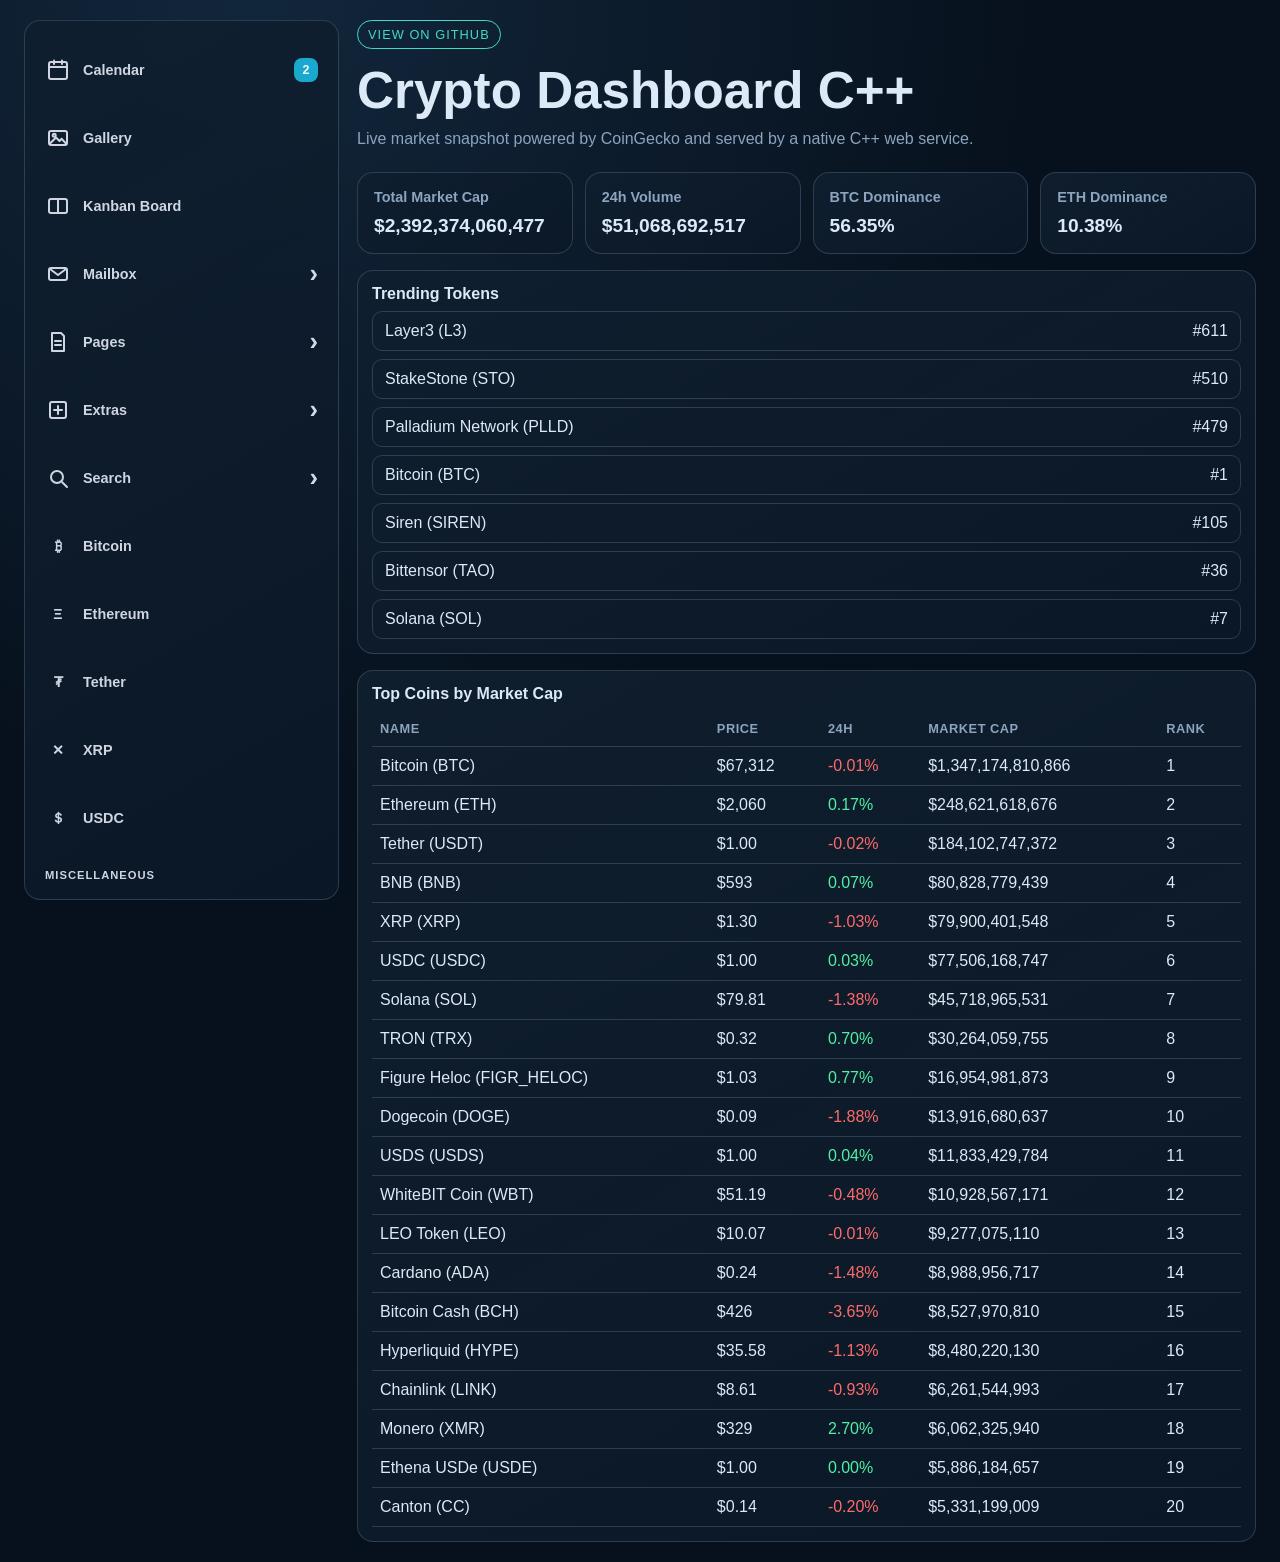
==== index.html @ 1f9bbaf8 "Make Vercel deployment serve dashboard and API refresh" ====
<!DOCTYPE html>
<html lang="en">
  <head>
    <meta charset="UTF-8" />
    <meta name="viewport" content="width=device-width, initial-scale=1.0" />
    <title>Crypto Dashboard C++</title>
    <link rel="stylesheet" href="/styles.css" />
  </head>
  <body>
    <main class="container">
      <div class="dashboard-layout">
        <aside class="menu-sidebar panel">
          <nav class="menu-list" aria-label="Sidebar menu">
            <a href="#" class="menu-item">
              <span class="menu-icon" aria-hidden="true">
                <svg class="menu-svg" viewBox="0 0 24 24" fill="none" stroke="currentColor" stroke-width="2" stroke-linecap="round" stroke-linejoin="round">
                  <rect x="3" y="4" width="18" height="17" rx="2"></rect>
                  <line x1="8" y1="2.5" x2="8" y2="6"></line>
                  <line x1="16" y1="2.5" x2="16" y2="6"></line>
                  <line x1="3" y1="9" x2="21" y2="9"></line>
                </svg>
              </span>
              <span class="menu-label">Calendar</span>
              <span class="menu-badge">2</span>
            </a>
            <a href="#" class="menu-item">
              <span class="menu-icon" aria-hidden="true">
                <svg class="menu-svg" viewBox="0 0 24 24" fill="none" stroke="currentColor" stroke-width="2" stroke-linecap="round" stroke-linejoin="round">
                  <rect x="3" y="5" width="18" height="14" rx="2"></rect>
                  <circle cx="8.2" cy="9.2" r="1.5"></circle>
                  <path d="M4.5 17l5.5-5.5 3.5 3.5 2.2-2.2 3.8 4.2"></path>
                </svg>
              </span>
              <span class="menu-label">Gallery</span>
            </a>
            <a href="#" class="menu-item">
              <span class="menu-icon" aria-hidden="true">
                <svg class="menu-svg" viewBox="0 0 24 24" fill="none" stroke="currentColor" stroke-width="2" stroke-linecap="round" stroke-linejoin="round">
                  <rect x="3" y="5" width="18" height="14" rx="2"></rect>
                  <line x1="12" y1="5" x2="12" y2="19"></line>
                </svg>
              </span>
              <span class="menu-label">Kanban Board</span>
            </a>
            <a href="#" class="menu-item">
              <span class="menu-icon" aria-hidden="true">
                <svg class="menu-svg" viewBox="0 0 24 24" fill="none" stroke="currentColor" stroke-width="2" stroke-linecap="round" stroke-linejoin="round">
                  <rect x="3" y="6" width="18" height="12" rx="2"></rect>
                  <path d="M4 7l8 6 8-6"></path>
                </svg>
              </span>
              <span class="menu-label">Mailbox</span>
              <span class="menu-chevron">›</span>
            </a>
            <a href="#" class="menu-item">
              <span class="menu-icon" aria-hidden="true">
                <svg class="menu-svg" viewBox="0 0 24 24" fill="none" stroke="currentColor" stroke-width="2" stroke-linecap="round" stroke-linejoin="round">
                  <path d="M6 3h9l3 3v15H6z"></path>
                  <line x1="9" y1="11" x2="15" y2="11"></line>
                  <line x1="9" y1="15" x2="15" y2="15"></line>
                </svg>
              </span>
              <span class="menu-label">Pages</span>
              <span class="menu-chevron">›</span>
            </a>
            <a href="#" class="menu-item">
              <span class="menu-icon" aria-hidden="true">
                <svg class="menu-svg" viewBox="0 0 24 24" fill="none" stroke="currentColor" stroke-width="2" stroke-linecap="round" stroke-linejoin="round">
                  <rect x="4" y="4" width="16" height="16" rx="2"></rect>
                  <line x1="12" y1="8" x2="12" y2="16"></line>
                  <line x1="8" y1="12" x2="16" y2="12"></line>
                </svg>
              </span>
              <span class="menu-label">Extras</span>
              <span class="menu-chevron">›</span>
            </a>
            <a href="#" class="menu-item">
              <span class="menu-icon" aria-hidden="true">
                <svg class="menu-svg" viewBox="0 0 24 24" fill="none" stroke="currentColor" stroke-width="2" stroke-linecap="round" stroke-linejoin="round">
                  <circle cx="11" cy="11" r="6"></circle>
                  <line x1="16.2" y1="16.2" x2="21" y2="21"></line>
                </svg>
              </span>
              <span class="menu-label">Search</span>
              <span class="menu-chevron">›</span>
            </a>

            <a href="#" class="menu-item">
              <span class="menu-icon" aria-hidden="true">₿</span>
              <span class="menu-label">Bitcoin</span>
            </a>
            <a href="#" class="menu-item">
              <span class="menu-icon" aria-hidden="true">Ξ</span>
              <span class="menu-label">Ethereum</span>
            </a>
            <a href="#" class="menu-item">
              <span class="menu-icon" aria-hidden="true">₮</span>
              <span class="menu-label">Tether</span>
            </a>
            <a href="#" class="menu-item">
              <span class="menu-icon" aria-hidden="true">✕</span>
              <span class="menu-label">XRP</span>
            </a>
            <a href="#" class="menu-item">
              <span class="menu-icon" aria-hidden="true">＄</span>
              <span class="menu-label">USDC</span>
            </a>
          </nav>
          <p class="menu-section-label">Miscellaneous</p>
        </aside>

        <section class="content-column">
          <header class="hero">
            <a class="badge" href="https://github.com/WilliamStaudenmeier/crypto-dashboard-cpp" target="_blank" rel="noreferrer">View on GitHub</a>
            <h1>Crypto Dashboard C++</h1>
            <p class="subtitle">Live market snapshot powered by CoinGecko and served by a native C++ web service.</p>
          </header>

          <section class="stats-grid">
            <article class="card">
              <h2>Total Market Cap</h2>
              <p id="market-cap">Loading...</p>
            </article>
            <article class="card">
              <h2>24h Volume</h2>
              <p id="volume">Loading...</p>
            </article>
            <article class="card">
              <h2>BTC Dominance</h2>
              <p id="btc-dom">Loading...</p>
            </article>
            <article class="card">
              <h2>ETH Dominance</h2>
              <p id="eth-dom">Loading...</p>
            </article>
          </section>

          <section class="panel">
            <div class="panel-head">
              <h2>Trending Tokens</h2>
            </div>
            <ul id="trending-list"></ul>
          </section>

          <section class="panel">
            <div class="panel-head">
              <h2>Top Coins by Market Cap</h2>
            </div>
            <div class="table-wrap">
              <table>
                <thead>
                  <tr>
                    <th>Name</th>
                    <th>Price</th>
                    <th>24h</th>
                    <th>Market Cap</th>
                    <th>Rank</th>
                  </tr>
                </thead>
                <tbody id="coins-body"></tbody>
              </table>
            </div>
          </section>
        </section>
      </div>
    </main>

    <script>
      // Set this in Vercel to your Render backend URL, e.g. https://crypto-dashboard-cpp.onrender.com
      window.__API_BASE_URL__ = window.__API_BASE_URL__ || "";
    </script>
    <script src="/app.js"></script>
  </body>
</html>
---- styles.css ----
:root {
  --bg: #07111d;
  --bg-card: #101f2f;
  --text: #dce9f6;
  --muted: #8ba4bf;
  --accent: #41d9c8;
  --danger: #ff6b6b;
  --ok: #50f0a4;
  --border: rgba(138, 164, 191, 0.25);
}

* {
  box-sizing: border-box;
}

body {
  margin: 0;
  font-family: "IBM Plex Sans", "Segoe UI", sans-serif;
  color: var(--text);
  background: radial-gradient(circle at 20% 0%, #12263b 0%, var(--bg) 42%);
}

.container {
  width: 100%;
  max-width: none;
  margin: 0;
  padding: 20px 24px;
}

.dashboard-layout {
  display: grid;
  grid-template-columns: 315px minmax(0, 1fr);
  gap: 18px;
  align-items: start;
}

.content-column {
  min-width: 0;
}

.hero h1 {
  margin: 0;
  font-size: clamp(2rem, 4vw, 3.2rem);
}

.badge {
  display: inline-block;
  font-size: 0.8rem;
  letter-spacing: 0.08em;
  text-transform: uppercase;
  color: var(--accent);
  border: 1px solid var(--accent);
  border-radius: 999px;
  padding: 6px 10px;
  margin-bottom: 12px;
  text-decoration: none;
}

.badge:focus,
.badge:focus-visible {
  outline: none;
  box-shadow: none;
}

.subtitle {
  margin-top: 10px;
  color: var(--muted);
  max-width: 760px;
}

.stats-grid {
  margin-top: 24px;
  display: grid;
  grid-template-columns: repeat(auto-fit, minmax(190px, 1fr));
  gap: 12px;
}

.card,
.panel {
  background: linear-gradient(150deg, rgba(16, 31, 47, 0.95), rgba(11, 24, 39, 0.92));
  border: 1px solid var(--border);
  border-radius: 16px;
}

.card {
  padding: 16px;
  transition: border-color 180ms ease, box-shadow 180ms ease, background-color 180ms ease;
}

.card h2 {
  font-size: 0.9rem;
  color: var(--muted);
  margin: 0 0 10px;
  transition: color 180ms ease;
}

.card p {
  margin: 0;
  font-size: 1.2rem;
  font-weight: 600;
  transition: color 180ms ease;
}

.stats-grid .card:hover {
  border-color: rgba(126, 247, 235, 0.9);
  background: linear-gradient(150deg, rgba(16, 40, 52, 0.95), rgba(10, 30, 44, 0.92));
  box-shadow: 0 0 0 2px rgba(65, 217, 200, 0.18);
}

.stats-grid .card:hover h2,
.stats-grid .card:hover p {
  color: #7ef7eb;
}

.panel {
  margin-top: 16px;
  padding: 14px;
}

.menu-sidebar {
  margin-top: 0;
  position: sticky;
  top: 16px;
  padding: 18px 10px;
  background: linear-gradient(150deg, rgba(16, 31, 47, 0.95), rgba(11, 24, 39, 0.92));
  border-color: var(--border);
  min-height: 52vh;
}

.menu-list {
  display: grid;
  gap: 6px;
}

.menu-item {
  display: flex;
  align-items: center;
  gap: 12px;
  width: 100%;
  text-decoration: none;
  color: #cfd6e2;
  border-radius: 10px;
  padding: 14px 10px;
  min-height: 62px;
  font-size: 0.9rem;
  font-weight: 600;
  transition: color 180ms ease, background-color 180ms ease, box-shadow 180ms ease;
}

.menu-item:hover {
  background: rgba(65, 217, 200, 0.14);
  color: #7ef7eb;
  box-shadow: inset 0 0 0 1px rgba(126, 247, 235, 0.55);
}

.menu-icon {
  width: 26px;
  height: 26px;
  color: #cfd6e2;
  text-align: center;
  flex: 0 0 26px;
  display: inline-flex;
  align-items: center;
  justify-content: center;
  transition: color 180ms ease;
}

.menu-svg {
  width: 24px;
  height: 24px;
}

.menu-label {
  flex: 1;
  font-size: 0.9rem;
  transition: color 180ms ease;
}

.menu-badge {
  min-width: 24px;
  height: 24px;
  display: inline-flex;
  align-items: center;
  justify-content: center;
  border-radius: 8px;
  background: #1ba8ce;
  color: #eaffff;
  font-size: 0.78rem;
  font-weight: 700;
}

.menu-chevron {
  color: #d2dae6;
  font-size: 1.6rem;
  line-height: 1;
  margin-left: 4px;
  transition: color 180ms ease;
}

.menu-item:hover .menu-icon,
.menu-item:hover .menu-label,
.menu-item:hover .menu-chevron {
  color: #7ef7eb;
}

.menu-section-label {
  margin: 20px 10px 0;
  color: #cfd6e2;
  font-size: 0.7rem;
  font-weight: 700;
  letter-spacing: 0.09em;
  text-transform: uppercase;
}

.panel-head {
  display: flex;
  justify-content: space-between;
  align-items: center;
  margin-bottom: 8px;
}

.panel h2 {
  margin: 0;
  font-size: 1rem;
}

#trending-list {
  list-style: none;
  margin: 0;
  padding: 0;
  display: grid;
  gap: 8px;
}

#trending-list li {
  display: flex;
  justify-content: space-between;
  border: 1px solid var(--border);
  border-radius: 10px;
  padding: 10px 12px;
  transition: color 180ms ease, border-color 180ms ease, background-color 180ms ease;
}

#trending-list li.trending-highlight-row {
  color: #7ef7eb;
  border-color: rgba(126, 247, 235, 0.9);
  background: rgba(65, 217, 200, 0.12);
}

.table-wrap {
  overflow-x: auto;
}

table {
  width: 100%;
  border-collapse: collapse;
}

th,
td {
  text-align: left;
  padding: 10px 8px;
  border-bottom: 1px solid var(--border);
  white-space: nowrap;
}

th {
  color: var(--muted);
  font-size: 0.8rem;
  font-weight: 600;
  text-transform: uppercase;
  letter-spacing: 0.04em;
}

.change-up {
  color: var(--ok);
}

.change-down {
  color: var(--danger);
}

@media (max-width: 1020px) {
  .dashboard-layout {
    grid-template-columns: 1fr;
  }

  .menu-sidebar {
    position: static;
  }
}
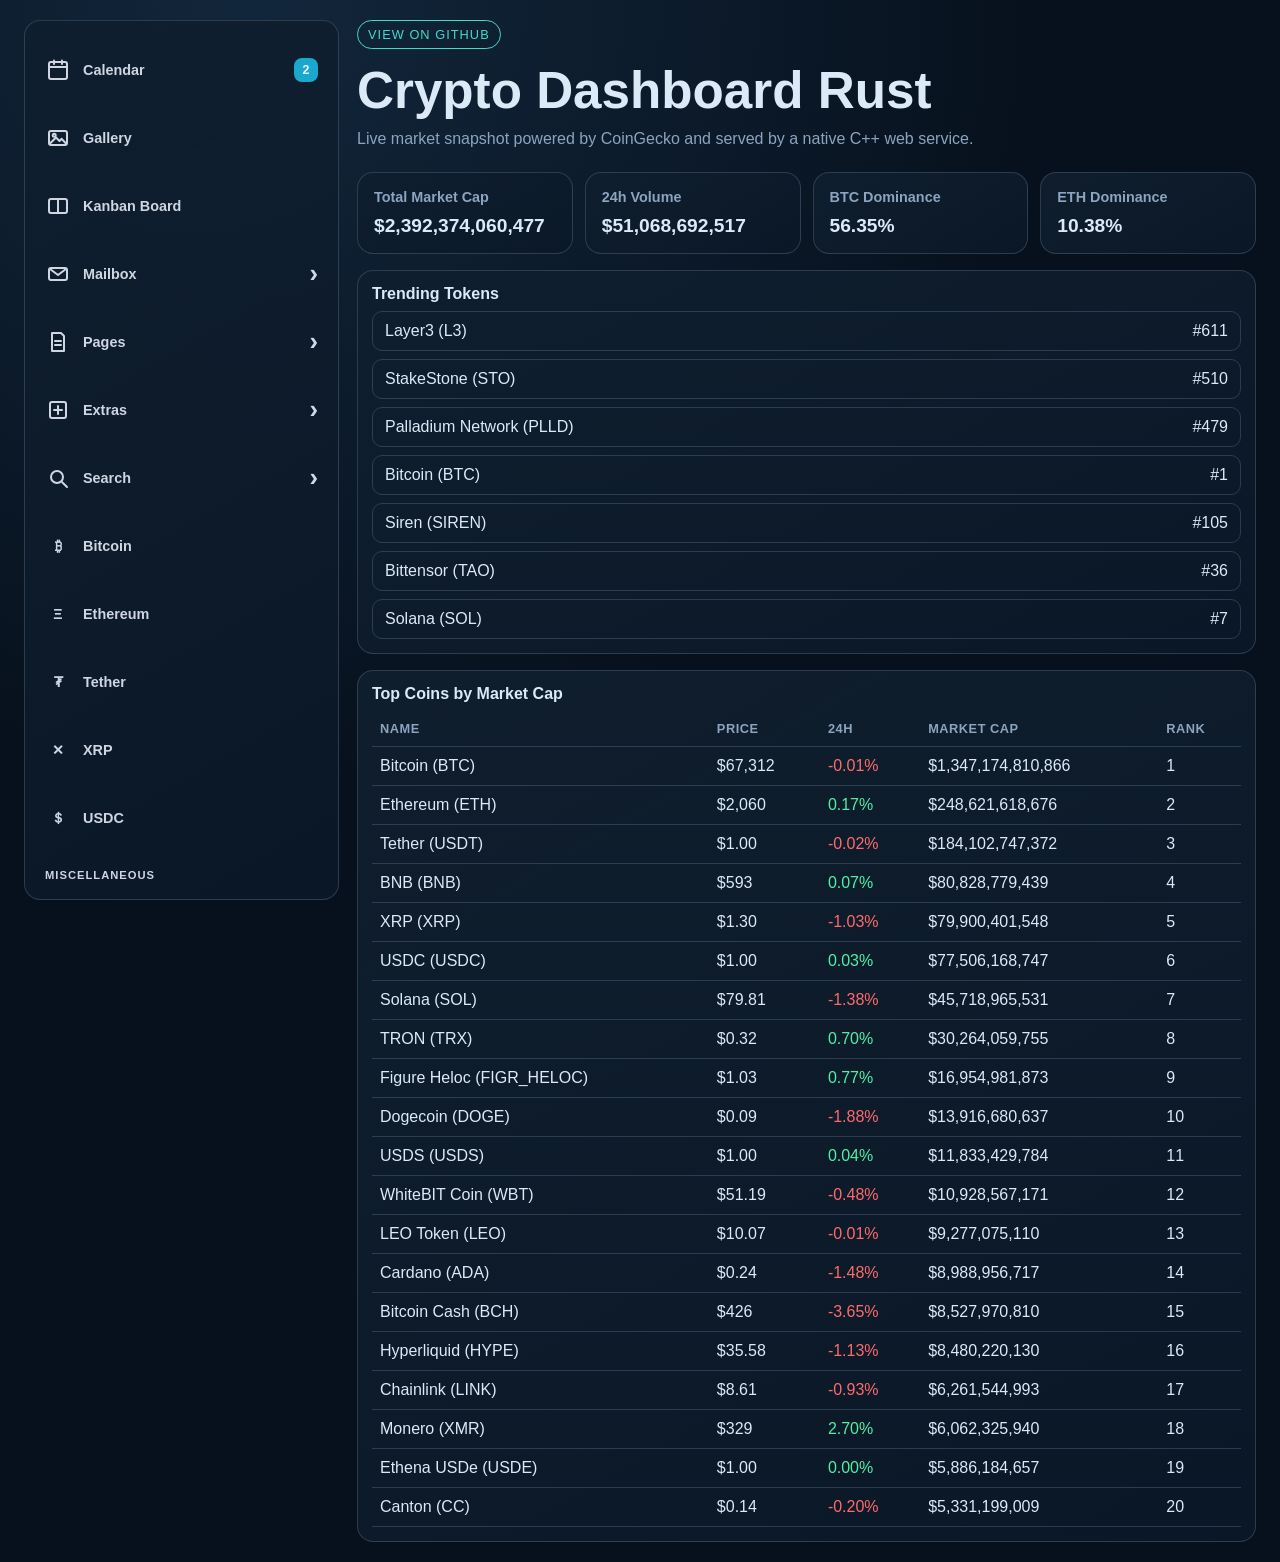
==== commit 12f87322: "Update dashboard branding and Vercel root routing" ====
--- a/index.html
+++ b/index.html
@@ -3,7 +3,7 @@
   <head>
     <meta charset="UTF-8" />
     <meta name="viewport" content="width=device-width, initial-scale=1.0" />
-    <title>Crypto Dashboard C++</title>
+    <title>Crypto Dashboard Rust</title>
     <link rel="stylesheet" href="/styles.css" />
   </head>
   <body>
@@ -112,7 +112,7 @@
         <section class="content-column">
           <header class="hero">
             <a class="badge" href="https://github.com/WilliamStaudenmeier/crypto-dashboard-cpp" target="_blank" rel="noreferrer">View on GitHub</a>
-            <h1>Crypto Dashboard C++</h1>
+            <h1>Crypto Dashboard Rust</h1>
             <p class="subtitle">Live market snapshot powered by CoinGecko and served by a native C++ web service.</p>
           </header>
 
